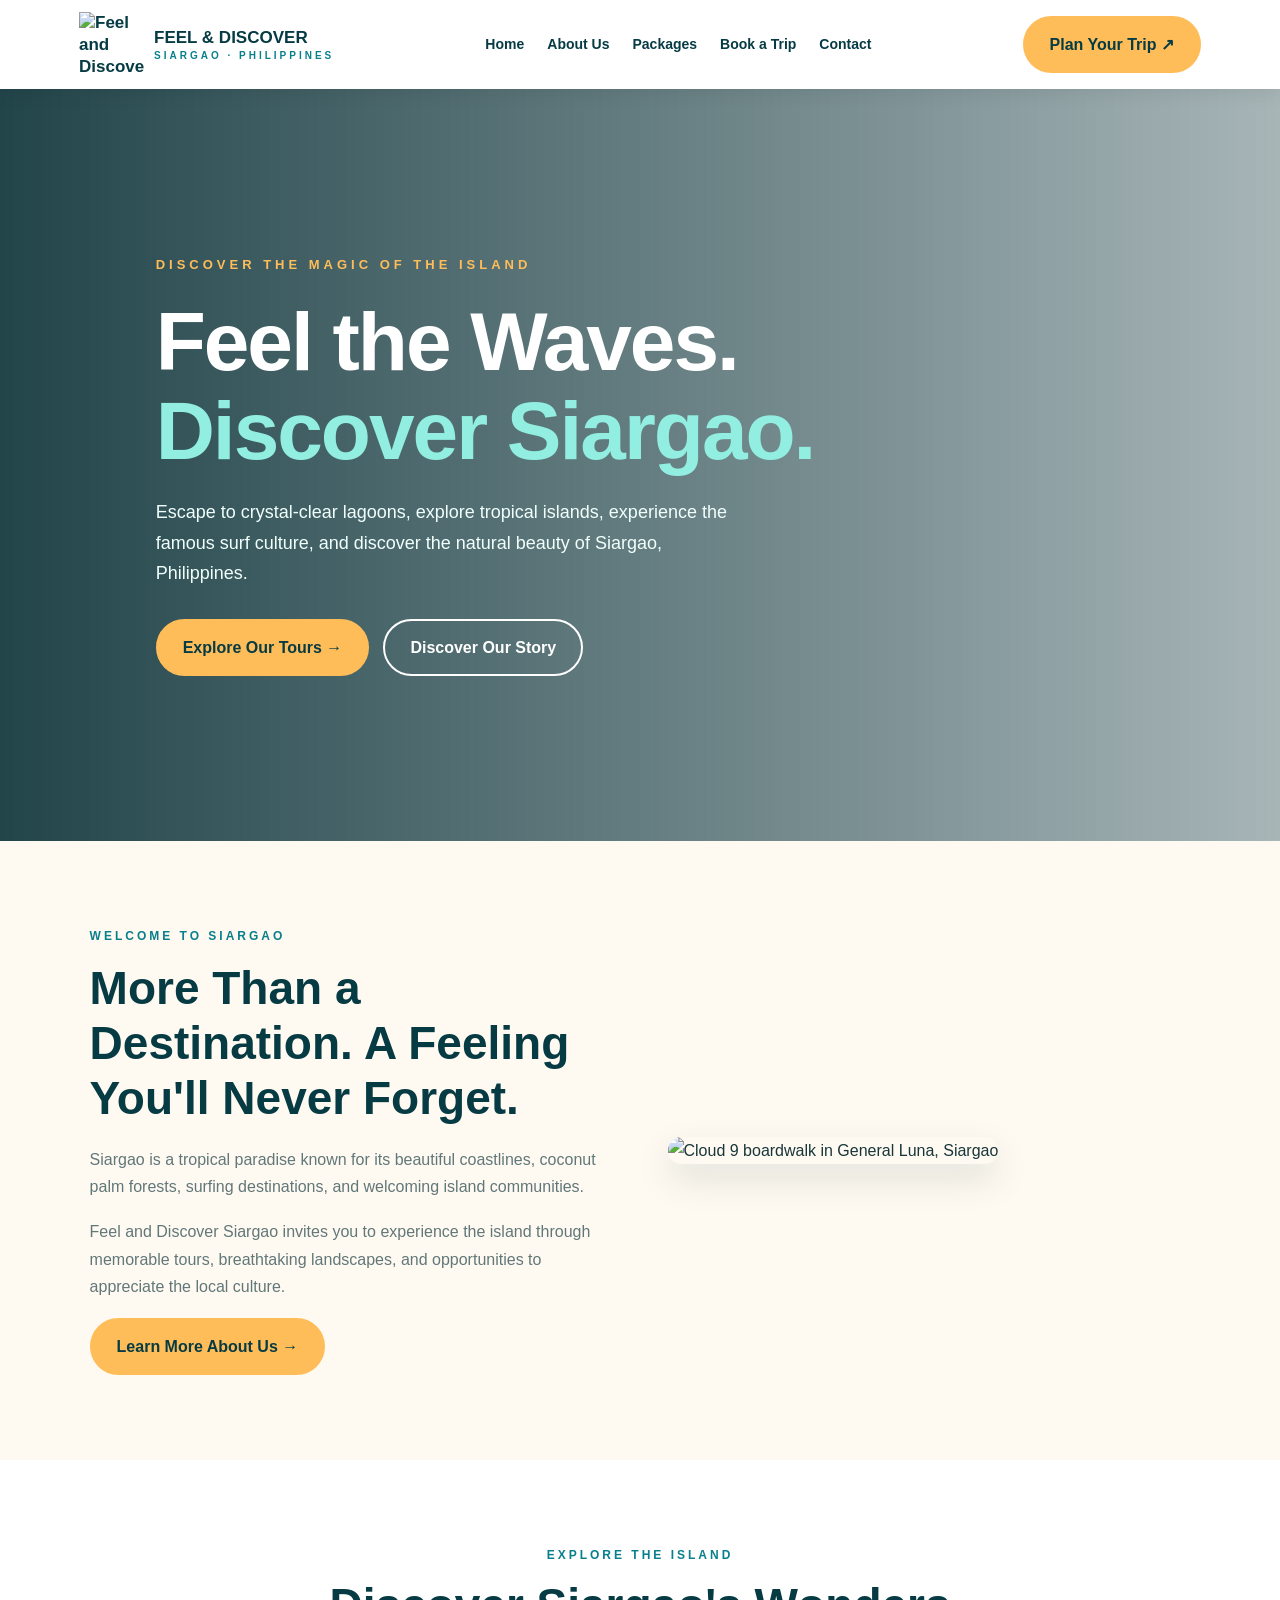
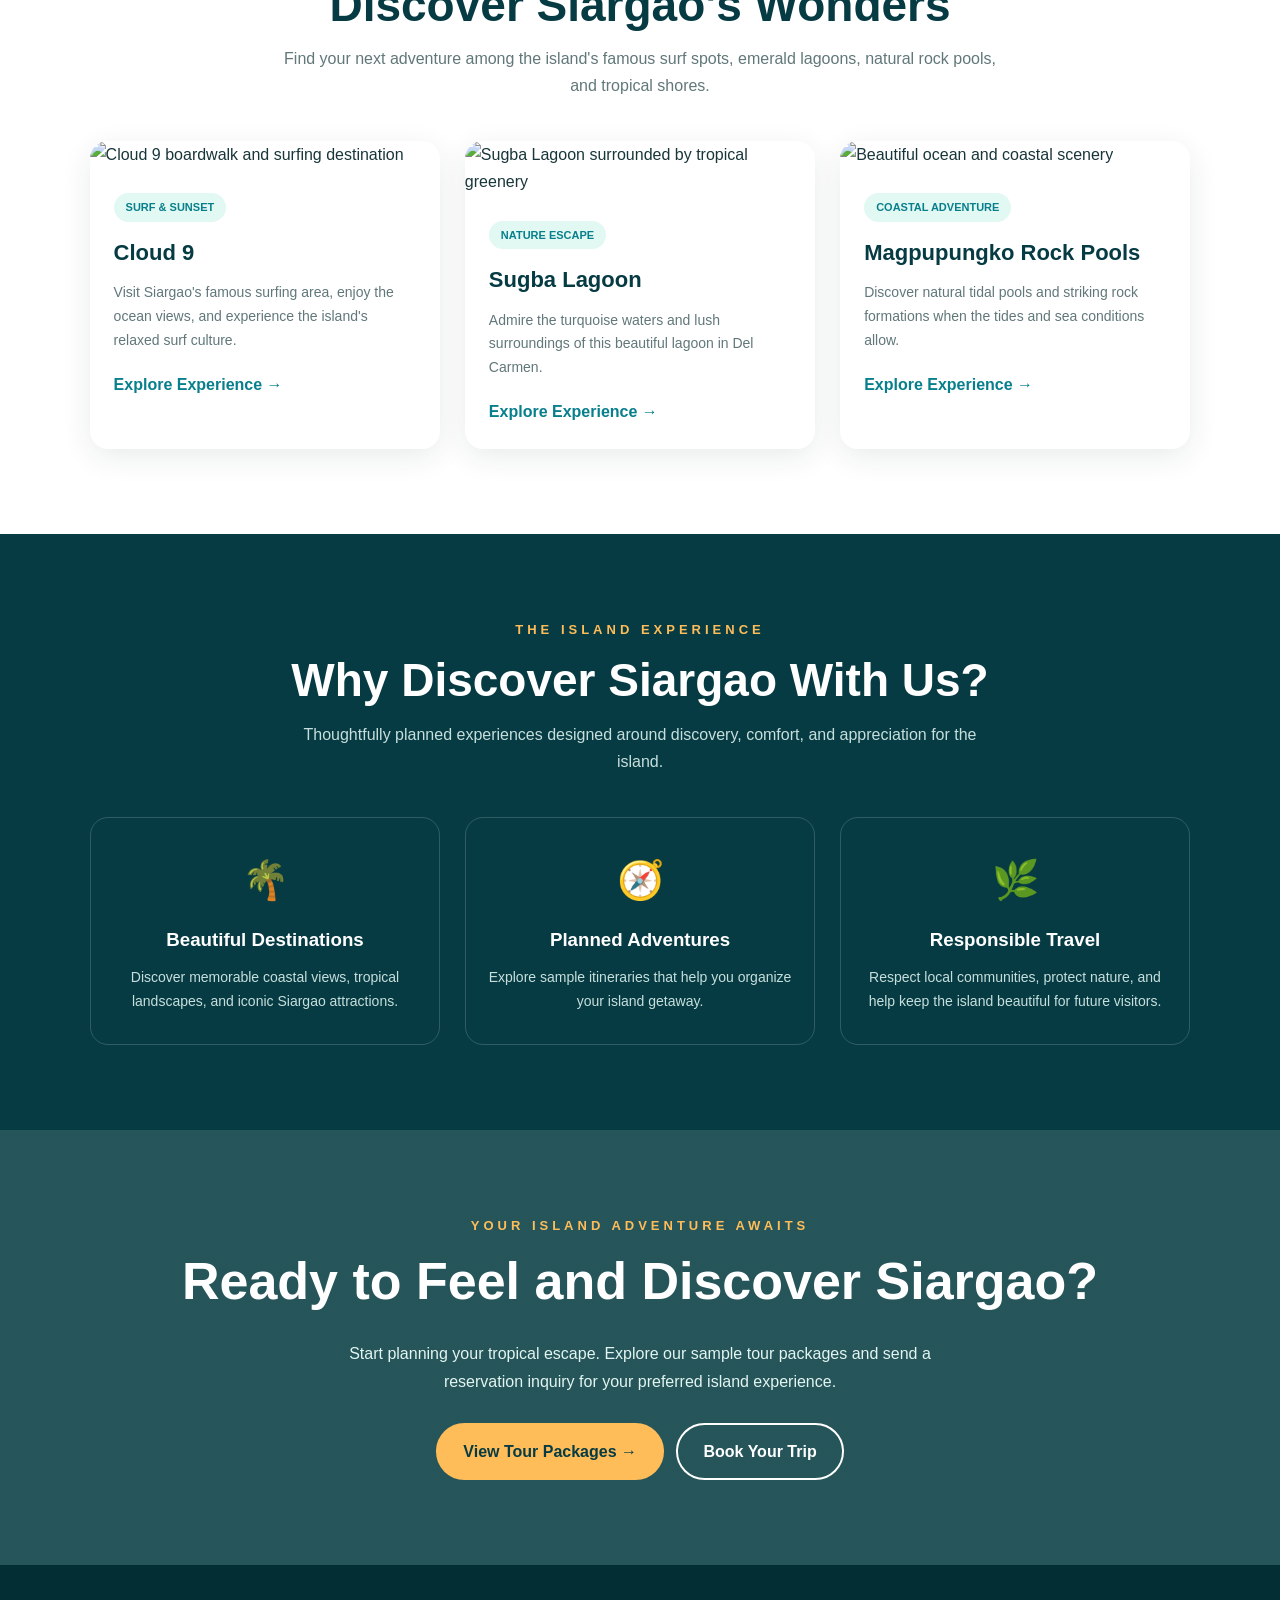
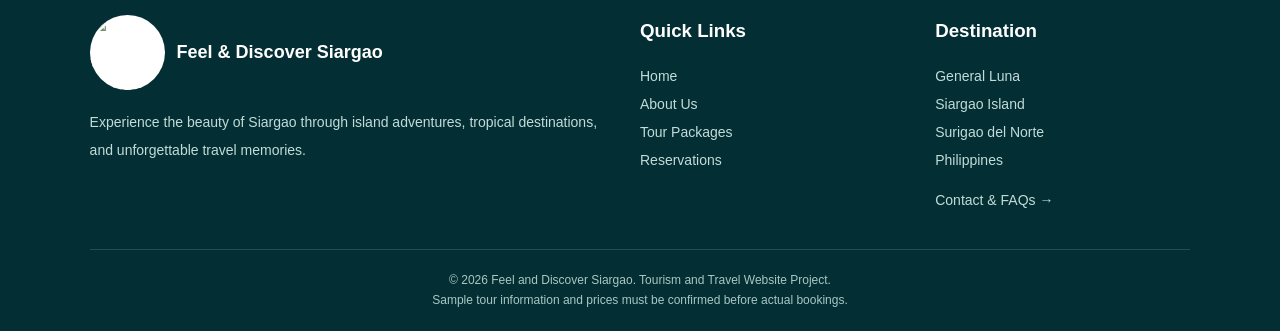
==== index.html @ 490d607e "Add files via upload" ====
<!DOCTYPE html>
<html lang="en">
<head>
  <meta charset="UTF-8">
  <meta name="viewport" content="width=device-width, initial-scale=1.0">
  <meta name="description" content="Feel and Discover Siargao — explore beautiful lagoons, tropical islands, Cloud 9, and unforgettable island adventures.">

  <title>Feel and Discover Siargao | Explore Paradise</title>

  <style>
    * {
      margin: 0;
      padding: 0;
      box-sizing: border-box;
      scroll-behavior: smooth;
    }

    :root {
      --teal: #087f8c;
      --dark: #063b43;
      --aqua: #c8f5eb;
      --gold: #ffbd59;
      --cream: #fffaf1;
      --white: #ffffff;
    }

    body {
      font-family: Arial, Helvetica, sans-serif;
      color: #18363a;
      background: var(--white);
      line-height: 1.7;
    }

    a {
      text-decoration: none;
    }

    /* NAVIGATION */

    header {
      position: sticky;
      top: 0;
      z-index: 1000;
      background: white;
      box-shadow: 0 3px 18px rgba(0, 0, 0, 0.08);
    }

    nav {
      max-width: 1250px;
      margin: auto;
      padding: 12px 5%;
      display: flex;
      justify-content: space-between;
      align-items: center;
      gap: 20px;
    }

    .brand {
      display: flex;
      align-items: center;
      gap: 10px;
      color: var(--dark);
      font-weight: bold;
      font-size: 17px;
      line-height: 1.3;
    }

    .brand img {
      width: 65px;
      height: 65px;
      object-fit: contain;
    }

    .brand small {
      display: block;
      color: var(--teal);
      letter-spacing: 3px;
      font-size: 10px;
    }

    .nav-links {
      display: flex;
      align-items: center;
      gap: 23px;
    }

    .nav-links a {
      color: var(--dark);
      font-size: 14px;
      font-weight: bold;
    }

    .nav-links a:hover {
      color: var(--teal);
    }

    .menu-btn {
      display: none;
      background: var(--dark);
      color: white;
      border: none;
      padding: 10px 14px;
      border-radius: 8px;
      font-size: 20px;
      cursor: pointer;
    }

    /* BUTTONS */

    .btn {
      display: inline-block;
      padding: 13px 25px;
      border-radius: 30px;
      background: var(--gold);
      color: var(--dark);
      font-weight: bold;
      transition: 0.3s;
      border: 2px solid var(--gold);
    }

    .btn:hover {
      transform: translateY(-3px);
      background: #ffd48b;
    }

    .btn-outline {
      background: transparent;
      border-color: white;
      color: white;
    }

    .btn-outline:hover {
      background: white;
      color: var(--dark);
    }

    /* HERO SECTION */

    .hero {
      min-height: 650px;
      display: flex;
      align-items: center;
      color: white;
      background:
        linear-gradient(
          90deg,
          rgba(3, 43, 49, 0.88),
          rgba(3, 43, 49, 0.35)
        ),
        url("https://commons.wikimedia.org/wiki/Special:FilePath/Cloud_9_Boardwalk%2C_Siargao.jpg")
        center / cover no-repeat;
    }

    .hero-content {
      max-width: 1250px;
      width: 100%;
      margin: auto;
      padding: 80px 6%;
    }

    .eyebrow {
      color: var(--gold);
      text-transform: uppercase;
      letter-spacing: 4px;
      font-size: 13px;
      font-weight: bold;
    }

    .hero h1 {
      font-size: clamp(42px, 7vw, 82px);
      line-height: 1.08;
      margin: 22px 0;
      letter-spacing: -2px;
    }

    .hero h1 span {
      color: #91eee0;
    }

    .hero p {
      max-width: 600px;
      font-size: 18px;
      margin-bottom: 30px;
      color: #f0fffc;
    }

    .hero-buttons {
      display: flex;
      flex-wrap: wrap;
      gap: 14px;
    }

    /* GENERAL SECTIONS */

    section {
      padding: 85px 7%;
    }

    .section-heading {
      max-width: 720px;
      margin: 0 auto 42px;
      text-align: center;
    }

    .section-heading h2 {
      color: var(--dark);
      font-size: clamp(30px, 4vw, 46px);
      line-height: 1.2;
      margin: 12px 0;
    }

    .section-heading p {
      color: #617779;
    }

    .label {
      color: var(--teal);
      font-size: 12px;
      letter-spacing: 3px;
      font-weight: bold;
      text-transform: uppercase;
    }

    /* ABOUT */

    .about {
      background: var(--cream);
    }

    .about-container {
      max-width: 1150px;
      margin: auto;
      display: grid;
      grid-template-columns: 1fr 1fr;
      gap: 55px;
      align-items: center;
    }

    .about h2 {
      color: var(--dark);
      font-size: clamp(32px, 4vw, 46px);
      line-height: 1.2;
      margin: 14px 0 20px;
    }

    .about p {
      color: #617779;
      margin-bottom: 18px;
    }

    .about-image img {
      width: 100%;
      height: 420px;
      object-fit: cover;
      border-radius: 22px;
      box-shadow: 0 15px 35px rgba(0, 50, 55, 0.13);
    }

    /* DESTINATIONS */

    .destinations {
      max-width: 1350px;
      margin: auto;
    }

    .cards {
      display: grid;
      grid-template-columns: repeat(3, 1fr);
      gap: 25px;
    }

    .card {
      background: white;
      border-radius: 18px;
      overflow: hidden;
      box-shadow: 0 8px 30px rgba(0, 40, 45, 0.09);
      transition: 0.3s;
    }

    .card:hover {
      transform: translateY(-7px);
      box-shadow: 0 16px 35px rgba(0, 40, 45, 0.14);
    }

    .card img {
      width: 100%;
      height: 240px;
      object-fit: cover;
    }

    .card-content {
      padding: 24px;
    }

    .tag {
      display: inline-block;
      background: #e2f8f2;
      color: var(--teal);
      padding: 5px 12px;
      border-radius: 30px;
      font-size: 11px;
      font-weight: bold;
      margin-bottom: 12px;
    }

    .card h3 {
      color: var(--dark);
      font-size: 22px;
      margin-bottom: 10px;
    }

    .card p {
      color: #617779;
      font-size: 14px;
      margin-bottom: 18px;
    }

    .card a {
      color: var(--teal);
      font-weight: bold;
    }

    /* WHY CHOOSE US */

    .features {
      background: var(--dark);
      color: white;
    }

    .features .section-heading h2 {
      color: white;
    }

    .features .section-heading p {
      color: #c7dfdc;
    }

    .feature-grid {
      max-width: 1100px;
      margin: auto;
      display: grid;
      grid-template-columns: repeat(3, 1fr);
      gap: 25px;
    }

    .feature {
      text-align: center;
      padding: 30px 22px;
      border: 1px solid rgba(255,255,255,0.17);
      border-radius: 18px;
    }

    .feature .icon {
      font-size: 38px;
      margin-bottom: 12px;
    }

    .feature h3 {
      margin-bottom: 10px;
    }

    .feature p {
      color: #c7dfdc;
      font-size: 14px;
    }

    /* CALL TO ACTION */

    .cta {
      text-align: center;
      background:
        linear-gradient(rgba(5, 60, 65, 0.87), rgba(5, 60, 65, 0.87)),
        url("https://images.unsplash.com/photo-1500375592092-40eb2168fd21?auto=format&fit=crop&w=1600&q=85")
        center / cover;
      color: white;
    }

    .cta h2 {
      font-size: clamp(32px, 5vw, 52px);
      margin-bottom: 15px;
    }

    .cta p {
      max-width: 650px;
      margin: 0 auto 28px;
      color: #e2f5f1;
    }

    /* FOOTER */

    footer {
      background: #032e34;
      color: white;
      padding: 50px 7% 20px;
    }

    .footer-container {
      max-width: 1200px;
      margin: auto;
      display: grid;
      grid-template-columns: 2fr 1fr 1fr;
      gap: 40px;
    }

    .footer-brand {
      display: flex;
      align-items: center;
      gap: 12px;
      font-size: 18px;
      font-weight: bold;
    }

    .footer-brand img {
      width: 75px;
      height: 75px;
      object-fit: contain;
      background: white;
      border-radius: 50%;
    }

    footer p,
    footer a {
      color: #c2dcd8;
      font-size: 14px;
      line-height: 2;
    }

    footer h3 {
      margin-bottom: 15px;
    }

    footer a:hover {
      color: var(--gold);
    }

    .copyright {
      text-align: center;
      border-top: 1px solid #ffffff25;
      margin-top: 35px;
      padding-top: 20px;
      color: #a9c7c3;
      font-size: 12px;
    }

    /* MOBILE RESPONSIVE */

    @media (max-width: 900px) {
      .nav-links {
        gap: 12px;
      }

      .nav-links a {
        font-size: 12px;
      }

      .nav-book {
        display: none;
      }

      .cards {
        grid-template-columns: repeat(2, 1fr);
      }
    }

    @media (max-width: 650px) {
      nav {
        flex-wrap: wrap;
      }

      .brand img {
        width: 53px;
        height: 53px;
      }

      .menu-btn {
        display: block;
      }

      .nav-links {
        display: none;
        flex-direction: column;
        align-items: stretch;
        width: 100%;
        padding: 12px 0;
      }

      .nav-links.show {
        display: flex;
      }

      .nav-links a {
        font-size: 15px;
        padding: 8px 0;
      }

      .hero {
        min-height: 590px;
      }

      .hero-content {
        padding: 65px 7%;
      }

      .hero p {
        font-size: 16px;
      }

      section {
        padding: 60px 6%;
      }

      .about-container {
        grid-template-columns: 1fr;
        gap: 30px;
      }

      .about-image img {
        height: 300px;
      }

      .cards,
      .feature-grid,
      .footer-container {
        grid-template-columns: 1fr;
      }

      .card img {
        height: 230px;
      }

      .footer-container {
        gap: 28px;
      }
    }
  </style>
</head>

<body>

  <!-- NAVIGATION -->
  <header>
    <nav>
      <a href="index.html" class="brand">
        <img src="assets/logo-siargao.png"
             alt="Feel and Discover Siargao Logo">
        <span>
          FEEL &amp; DISCOVER
          <small>SIARGAO · PHILIPPINES</small>
        </span>
      </a>

      <button class="menu-btn"
              onclick="toggleMenu()"
              aria-label="Toggle navigation"
              aria-expanded="false">
        ☰
      </button>

      <div class="nav-links" id="navLinks">
        <a href="index.html">Home</a>
        <a href="about.html">About Us</a>
        <a href="packages.html">Packages</a>
        <a href="booking.html">Book a Trip</a>
        <a href="contact.html">Contact</a>
      </div>

      <a href="booking.html" class="btn nav-book">
        Plan Your Trip ↗
      </a>
    </nav>
  </header>

  <!-- HERO -->
  <section class="hero">
    <div class="hero-content">
      <div class="eyebrow">
        Discover the magic of the island
      </div>

      <h1>
        Feel the Waves.<br>
        <span>Discover Siargao.</span>
      </h1>

      <p>
        Escape to crystal-clear lagoons, explore tropical islands,
        experience the famous surf culture, and discover the natural
        beauty of Siargao, Philippines.
      </p>

      <div class="hero-buttons">
        <a href="packages.html" class="btn">
          Explore Our Tours →
        </a>

        <a href="about.html" class="btn btn-outline">
          Discover Our Story
        </a>
      </div>
    </div>
  </section>

  <!-- ABOUT PREVIEW -->
  <section class="about">
    <div class="about-container">

      <div>
        <div class="label">Welcome to Siargao</div>

        <h2>
          More Than a Destination.
          A Feeling You'll Never Forget.
        </h2>

        <p>
          Siargao is a tropical paradise known for its beautiful
          coastlines, coconut palm forests, surfing destinations,
          and welcoming island communities.
        </p>

        <p>
          Feel and Discover Siargao invites you to experience the
          island through memorable tours, breathtaking landscapes,
          and opportunities to appreciate the local culture.
        </p>

        <a href="about.html" class="btn">
          Learn More About Us →
        </a>
      </div>

      <div class="about-image">
        <img
          src="https://commons.wikimedia.org/wiki/Special:FilePath/Cloud_9_Boardwalk%2C_Siargao.jpg"
          alt="Cloud 9 boardwalk in General Luna, Siargao"
          loading="lazy">
      </div>

    </div>
  </section>

  <!-- DESTINATIONS -->
  <section>
    <div class="section-heading">
      <div class="label">Explore the Island</div>
      <h2>Discover Siargao's Wonders</h2>
      <p>
        Find your next adventure among the island's famous surf spots,
        emerald lagoons, natural rock pools, and tropical shores.
      </p>
    </div>

    <div class="destinations">
      <div class="cards">

        <!-- CLOUD 9 -->
        <article class="card">
          <img
            src="https://commons.wikimedia.org/wiki/Special:FilePath/Cloud_9_Boardwalk%2C_Siargao.jpg"
            alt="Cloud 9 boardwalk and surfing destination"
            loading="lazy">

          <div class="card-content">
            <span class="tag">SURF & SUNSET</span>
            <h3>Cloud 9</h3>
            <p>
              Visit Siargao's famous surfing area, enjoy the ocean
              views, and experience the island's relaxed surf culture.
            </p>
            <a href="packages.html">
              Explore Experience →
            </a>
          </div>
        </article>

        <!-- SUGBA LAGOON -->
        <article class="card">
          <img
            src="https://commons.wikimedia.org/wiki/Special:FilePath/SUGBA_LAGOON_%28MAY_2019%29.jpg"
            alt="Sugba Lagoon surrounded by tropical greenery"
            loading="lazy">

          <div class="card-content">
            <span class="tag">NATURE ESCAPE</span>
            <h3>Sugba Lagoon</h3>
            <p>
              Admire the turquoise waters and lush surroundings
              of this beautiful lagoon in Del Carmen.
            </p>
            <a href="packages.html">
              Explore Experience →
            </a>
          </div>
        </article>

        <!-- MAGPUPUNGKO -->
        <article class="card">
          <img
  src="https://images.unsplash.com/photo-1500375592092-40eb2168fd21?auto=format&fit=crop&w=900&q=80"
  alt="Beautiful ocean and coastal scenery"
  style="width:100%; height:300px; object-fit:cover;">

          <div class="card-content">
            <span class="tag">COASTAL ADVENTURE</span>
            <h3>Magpupungko Rock Pools</h3>
            <p>
              Discover natural tidal pools and striking rock
              formations when the tides and sea conditions allow.
            </p>
            <a href="packages.html">
              Explore Experience →
            </a>
          </div>
        </article>

      </div>
    </div>
  </section>

  <!-- WHY CHOOSE US -->
  <section class="features">
    <div class="section-heading">
      <div class="eyebrow">The island experience</div>
      <h2>Why Discover Siargao With Us?</h2>
      <p>
        Thoughtfully planned experiences designed around discovery,
        comfort, and appreciation for the island.
      </p>
    </div>

    <div class="feature-grid">

      <div class="feature">
        <div class="icon">🌴</div>
        <h3>Beautiful Destinations</h3>
        <p>
          Discover memorable coastal views, tropical landscapes,
          and iconic Siargao attractions.
        </p>
      </div>

      <div class="feature">
        <div class="icon">🧭</div>
        <h3>Planned Adventures</h3>
        <p>
          Explore sample itineraries that help you organize
          your island getaway.
        </p>
      </div>

      <div class="feature">
        <div class="icon">🌿</div>
        <h3>Responsible Travel</h3>
        <p>
          Respect local communities, protect nature, and help
          keep the island beautiful for future visitors.
        </p>
      </div>

    </div>
  </section>

  <!-- CALL TO ACTION -->
  <section class="cta">
    <div class="eyebrow">Your island adventure awaits</div>

    <h2>Ready to Feel and Discover Siargao?</h2>

    <p>
      Start planning your tropical escape. Explore our sample
      tour packages and send a reservation inquiry for your
      preferred island experience.
    </p>

    <a href="packages.html" class="btn">
      View Tour Packages →
    </a>

    <a href="booking.html"
       class="btn btn-outline"
       style="margin-left: 8px;">
      Book Your Trip
    </a>
  </section>

  <!-- FOOTER -->
  <footer>
    <div class="footer-container">

      <div>
        <div class="footer-brand">
          <img src="assets/logo-siargao.png"
               alt="Feel and Discover Siargao logo">
          <span>
            Feel &amp; Discover Siargao
          </span>
        </div>

        <p style="margin-top: 18px;">
          Experience the beauty of Siargao through island
          adventures, tropical destinations, and unforgettable
          travel memories.
        </p>
      </div>

      <div>
        <h3>Quick Links</h3>
        <p><a href="index.html">Home</a></p>
        <p><a href="about.html">About Us</a></p>
        <p><a href="packages.html">Tour Packages</a></p>
        <p><a href="booking.html">Reservations</a></p>
      </div>

      <div>
        <h3>Destination</h3>
        <p>General Luna</p>
        <p>Siargao Island</p>
        <p>Surigao del Norte</p>
        <p>Philippines</p>

        <p style="margin-top: 12px;">
          <a href="contact.html">Contact & FAQs →</a>
        </p>
      </div>

    </div>

    <div class="copyright">
      © 2026 Feel and Discover Siargao.
      Tourism and Travel Website Project.
      <br>
      Sample tour information and prices must be confirmed
      before actual bookings.
    </div>
  </footer>

  <script>
    function toggleMenu() {
      const links = document.getElementById("navLinks");
      const button = document.querySelector(".menu-btn");
      const isOpen = links.classList.toggle("show");

      button.setAttribute("aria-expanded", isOpen);
      button.textContent = isOpen ? "✕" : "☰";
    }

    document.querySelectorAll(".nav-links a").forEach(link => {
      link.addEventListener("click", () => {
        document.getElementById("navLinks").classList.remove("show");
        document.querySelector(".menu-btn").textContent = "☰";
        document.querySelector(".menu-btn").setAttribute(
          "aria-expanded", "false"
        );
      });
    });
  </script>

</body>
</html>
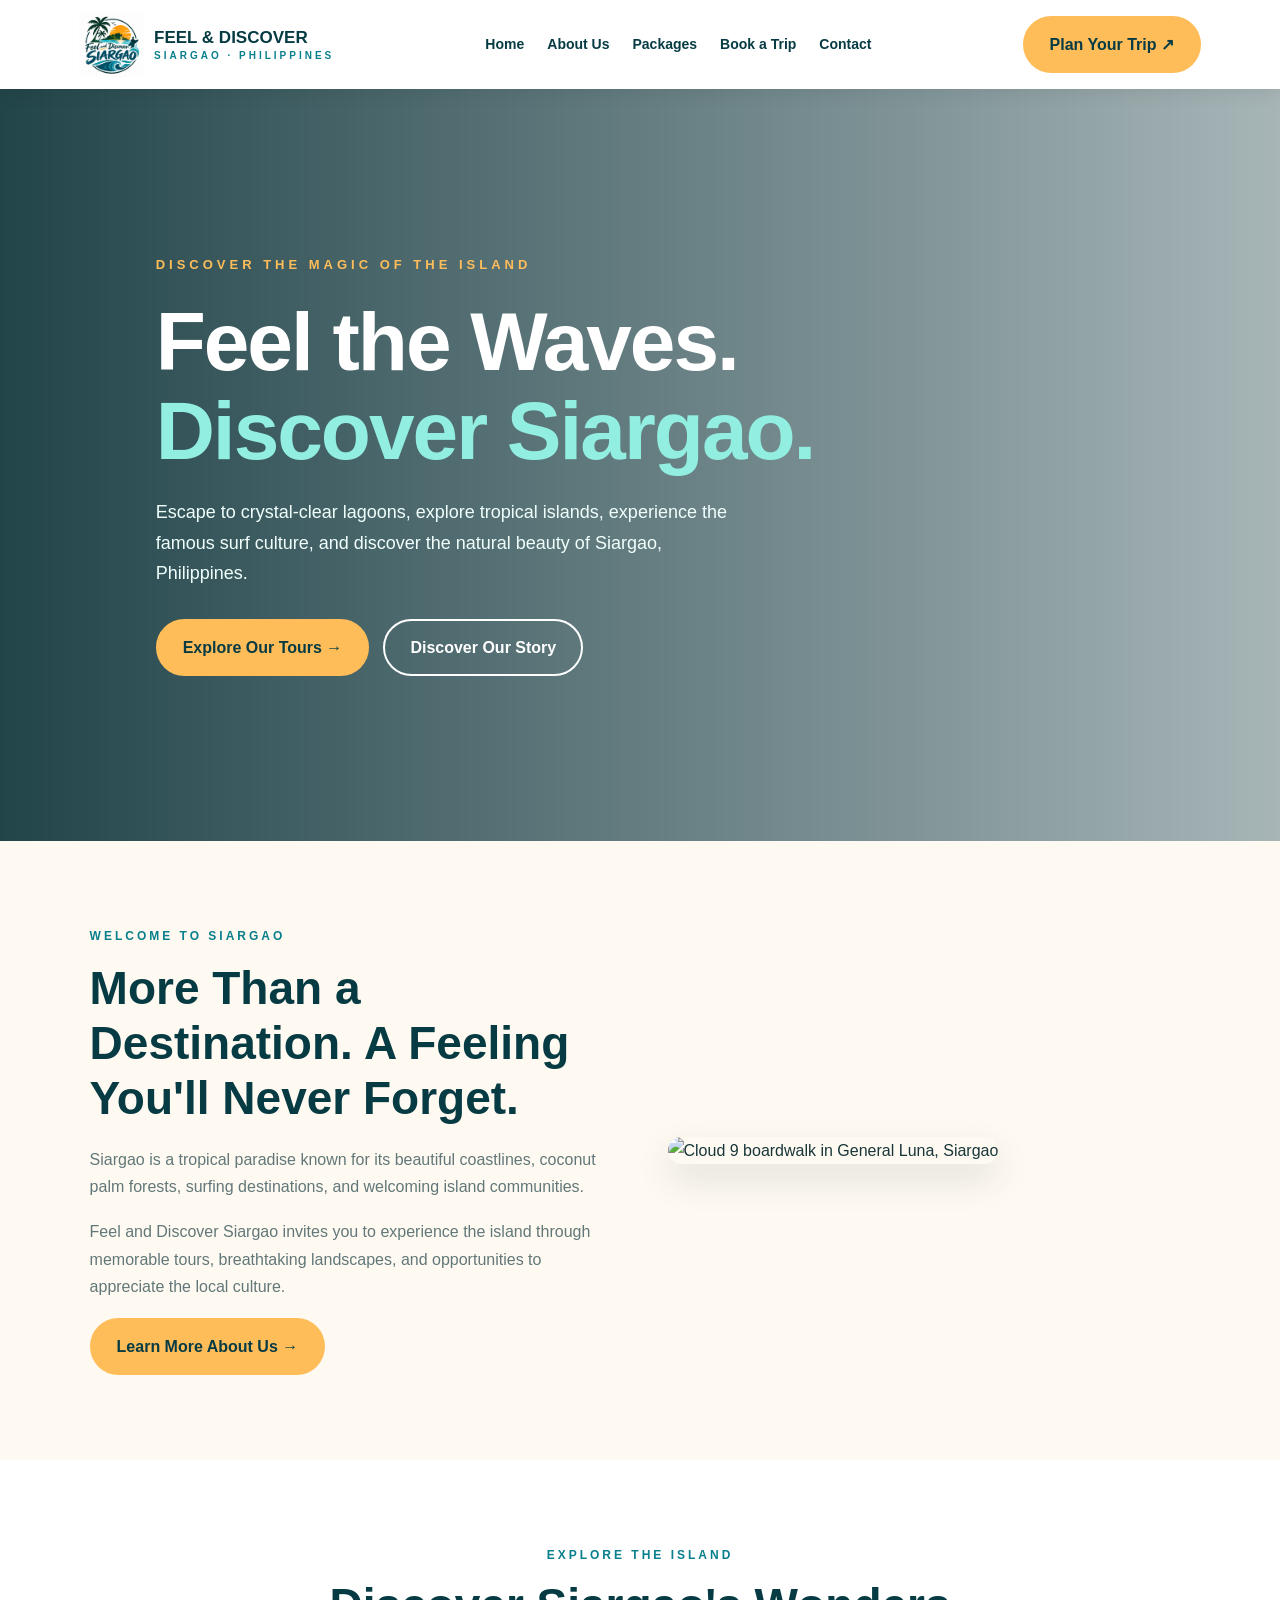
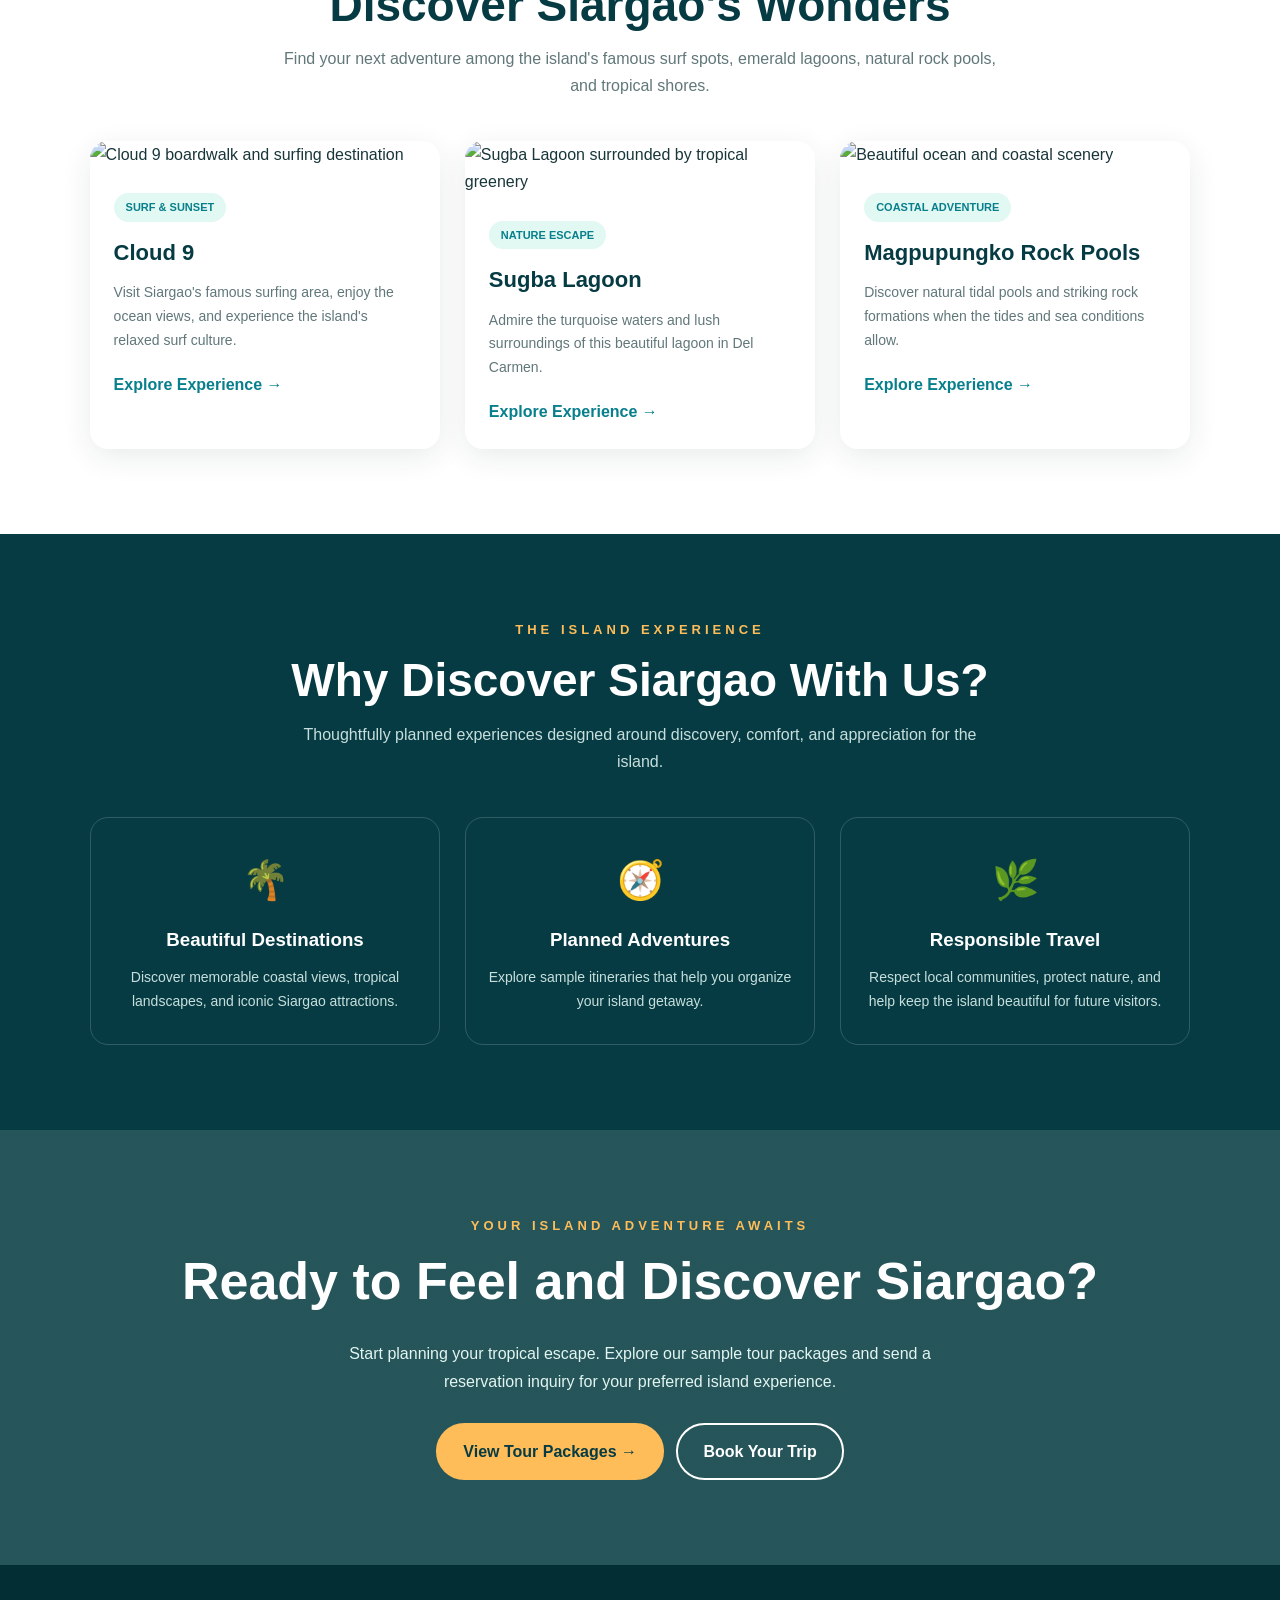
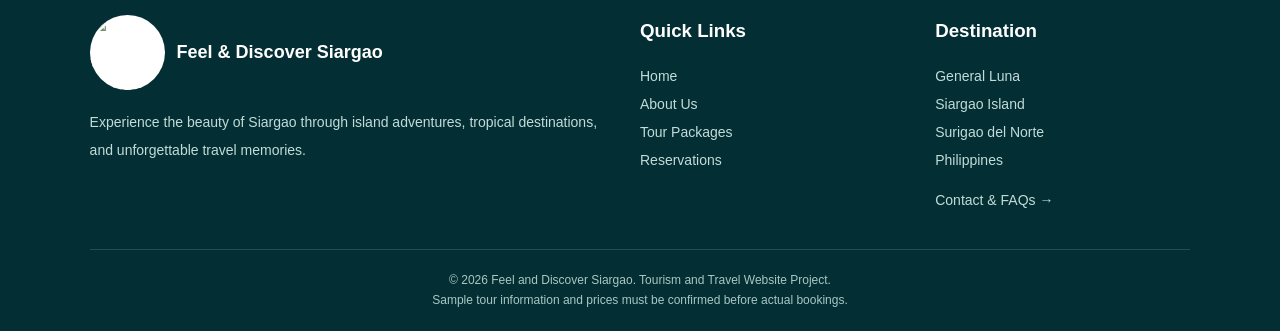
==== commit 5638477c: "Add files via upload" ====
--- a/index.html
+++ b/index.html
@@ -541,7 +541,7 @@
   <header>
     <nav>
       <a href="index.html" class="brand">
-        <img src="assets/logo-siargao.png"
+        <img src="logo-siargao.png"
              alt="Feel and Discover Siargao Logo">
         <span>
           FEEL &amp; DISCOVER
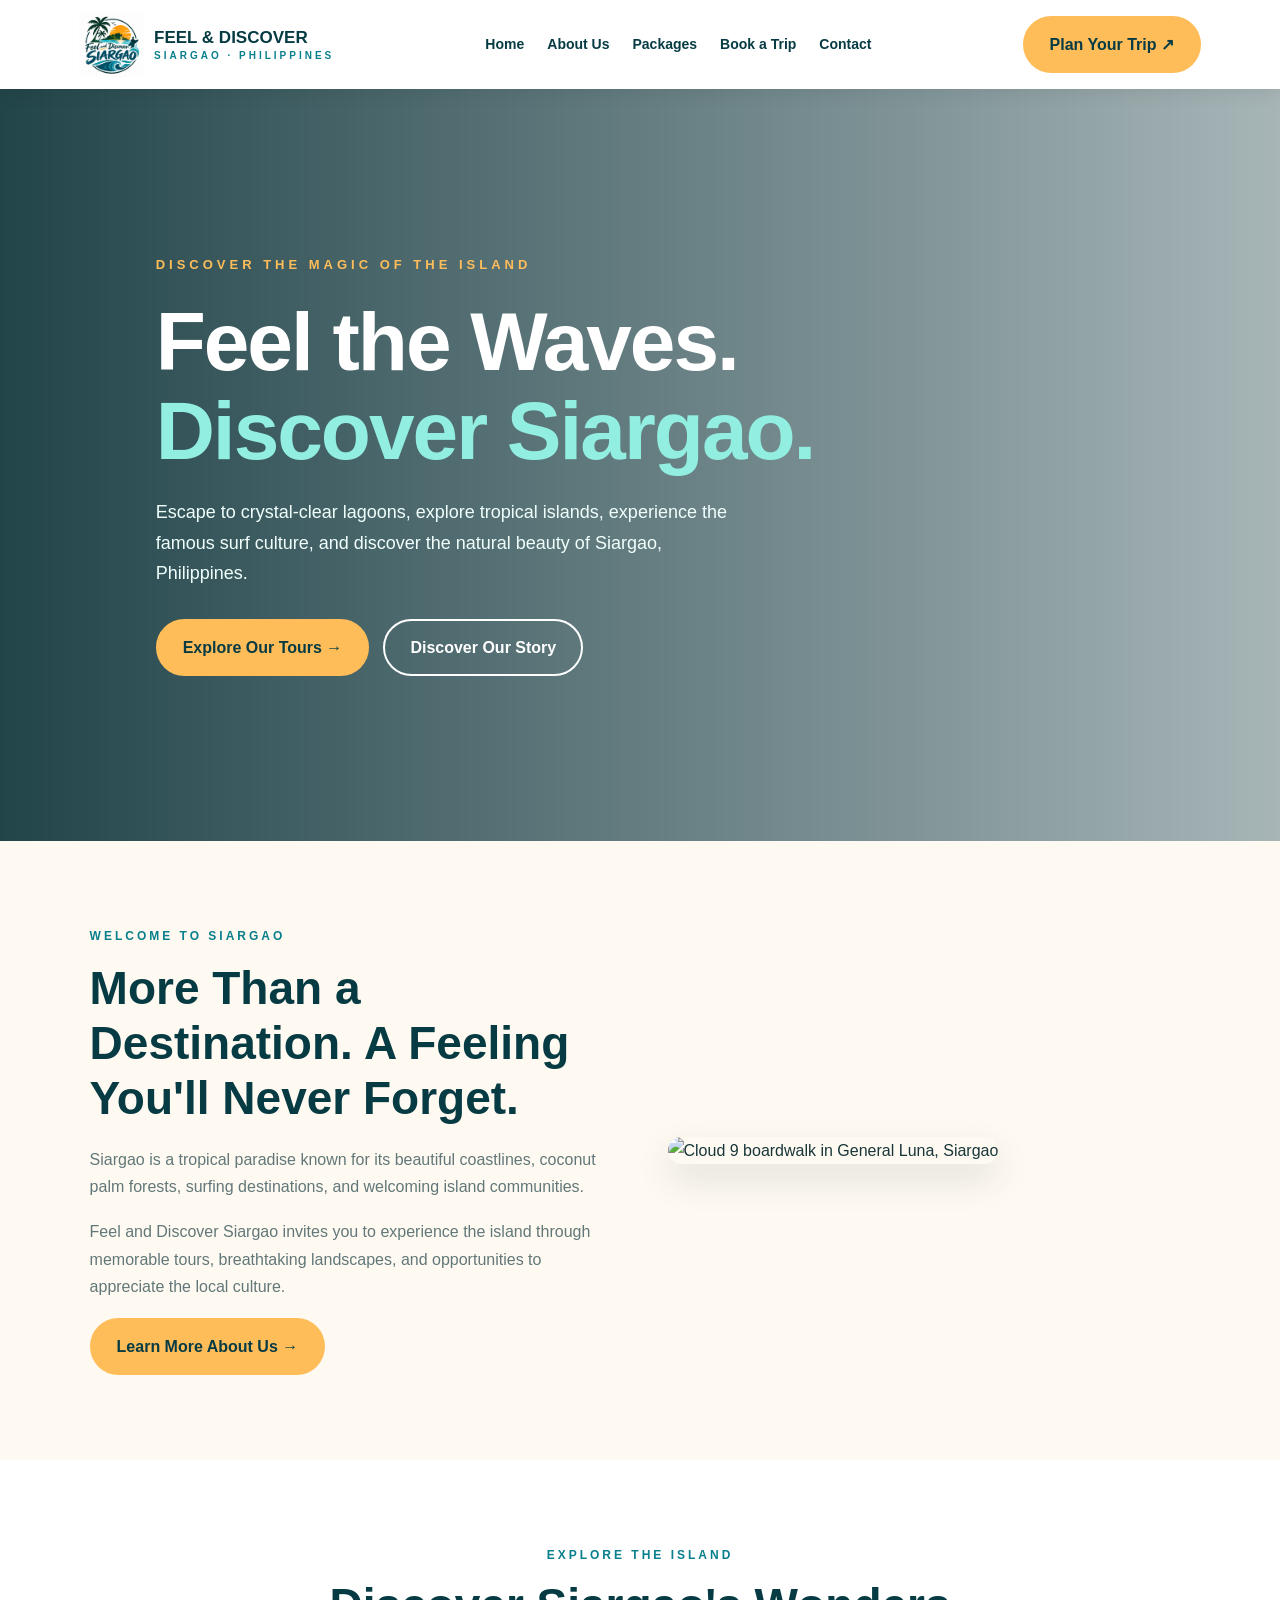
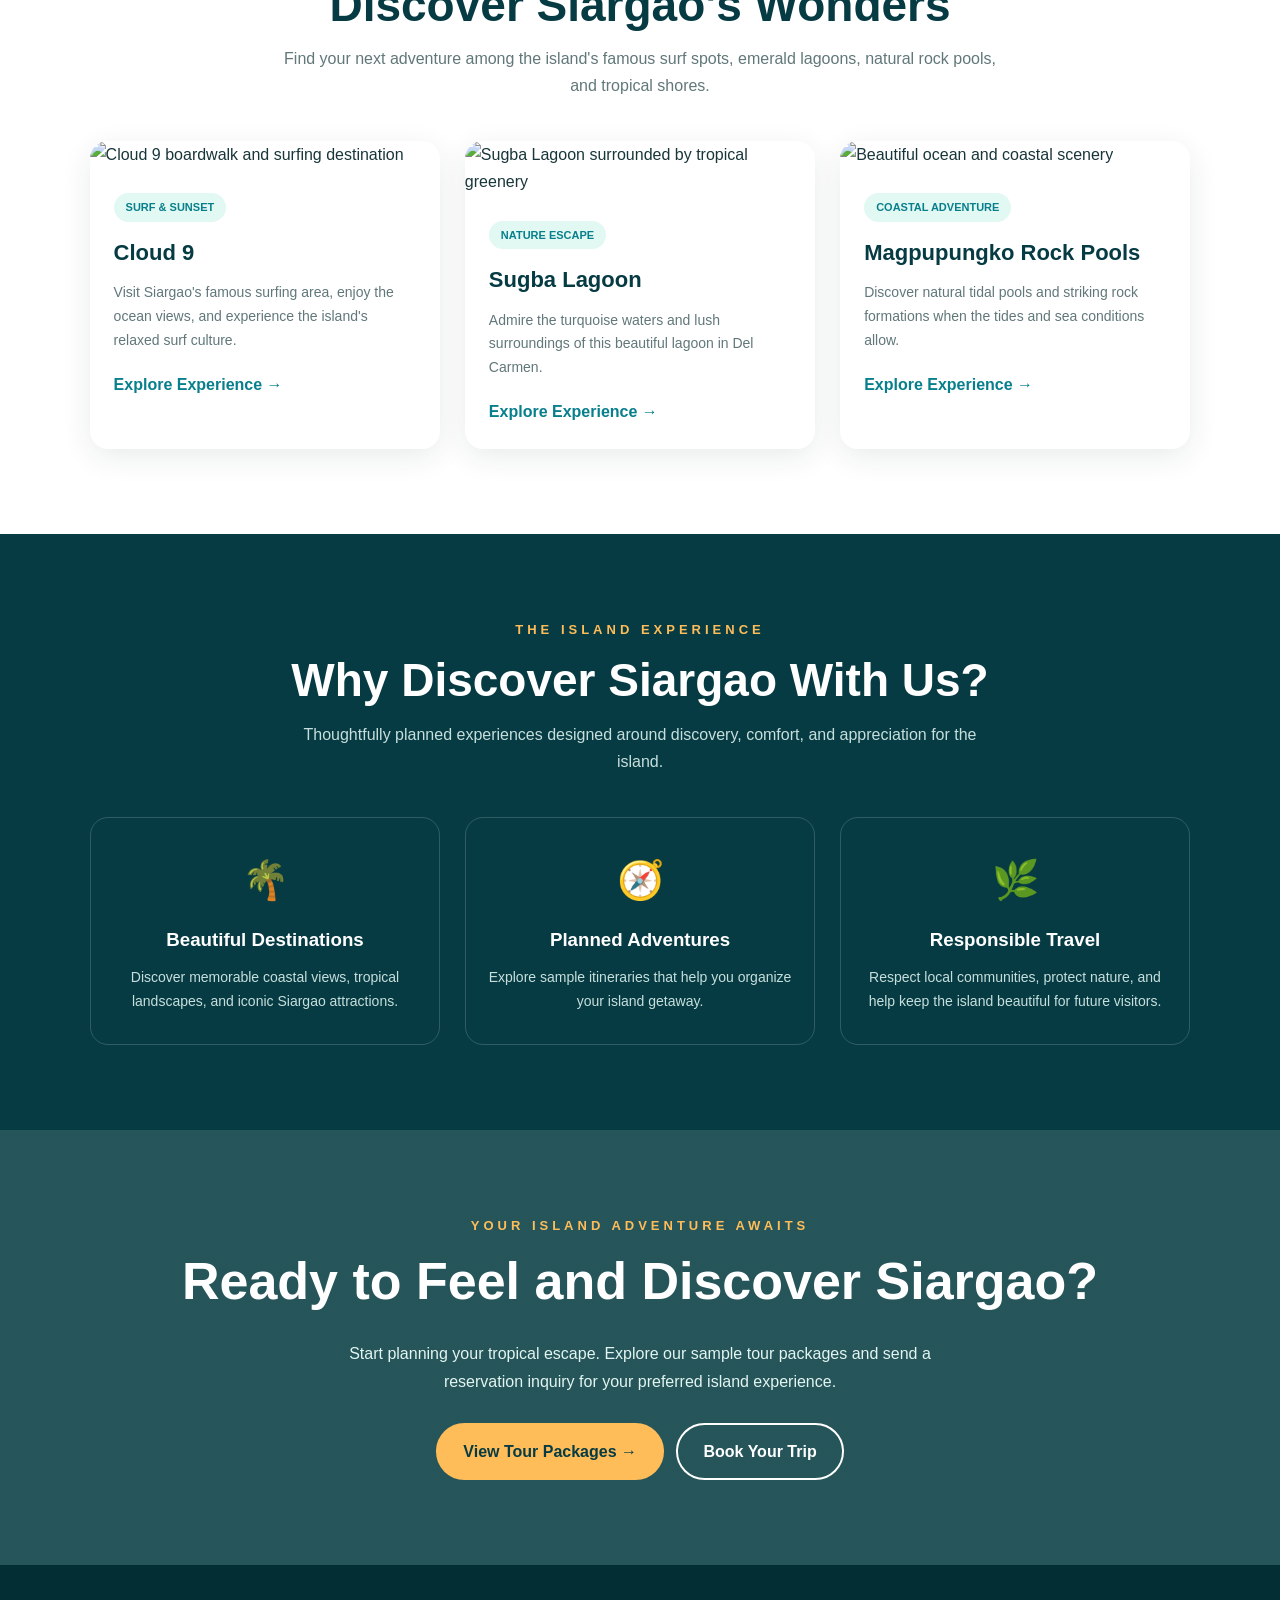
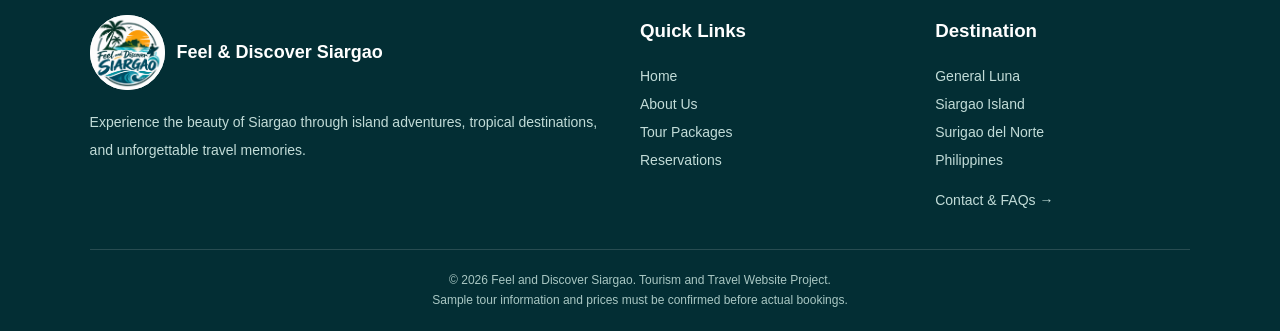
==== commit 3327ca4b: "Update logo image source in footer" ====
--- a/index.html
+++ b/index.html
@@ -789,7 +789,7 @@
 
       <div>
         <div class="footer-brand">
-          <img src="assets/logo-siargao.png"
+          <img src="logo-siargao.png"
                alt="Feel and Discover Siargao logo">
           <span>
             Feel &amp; Discover Siargao
@@ -856,4 +856,4 @@
   </script>
 
 </body>
-</html>+</html>
